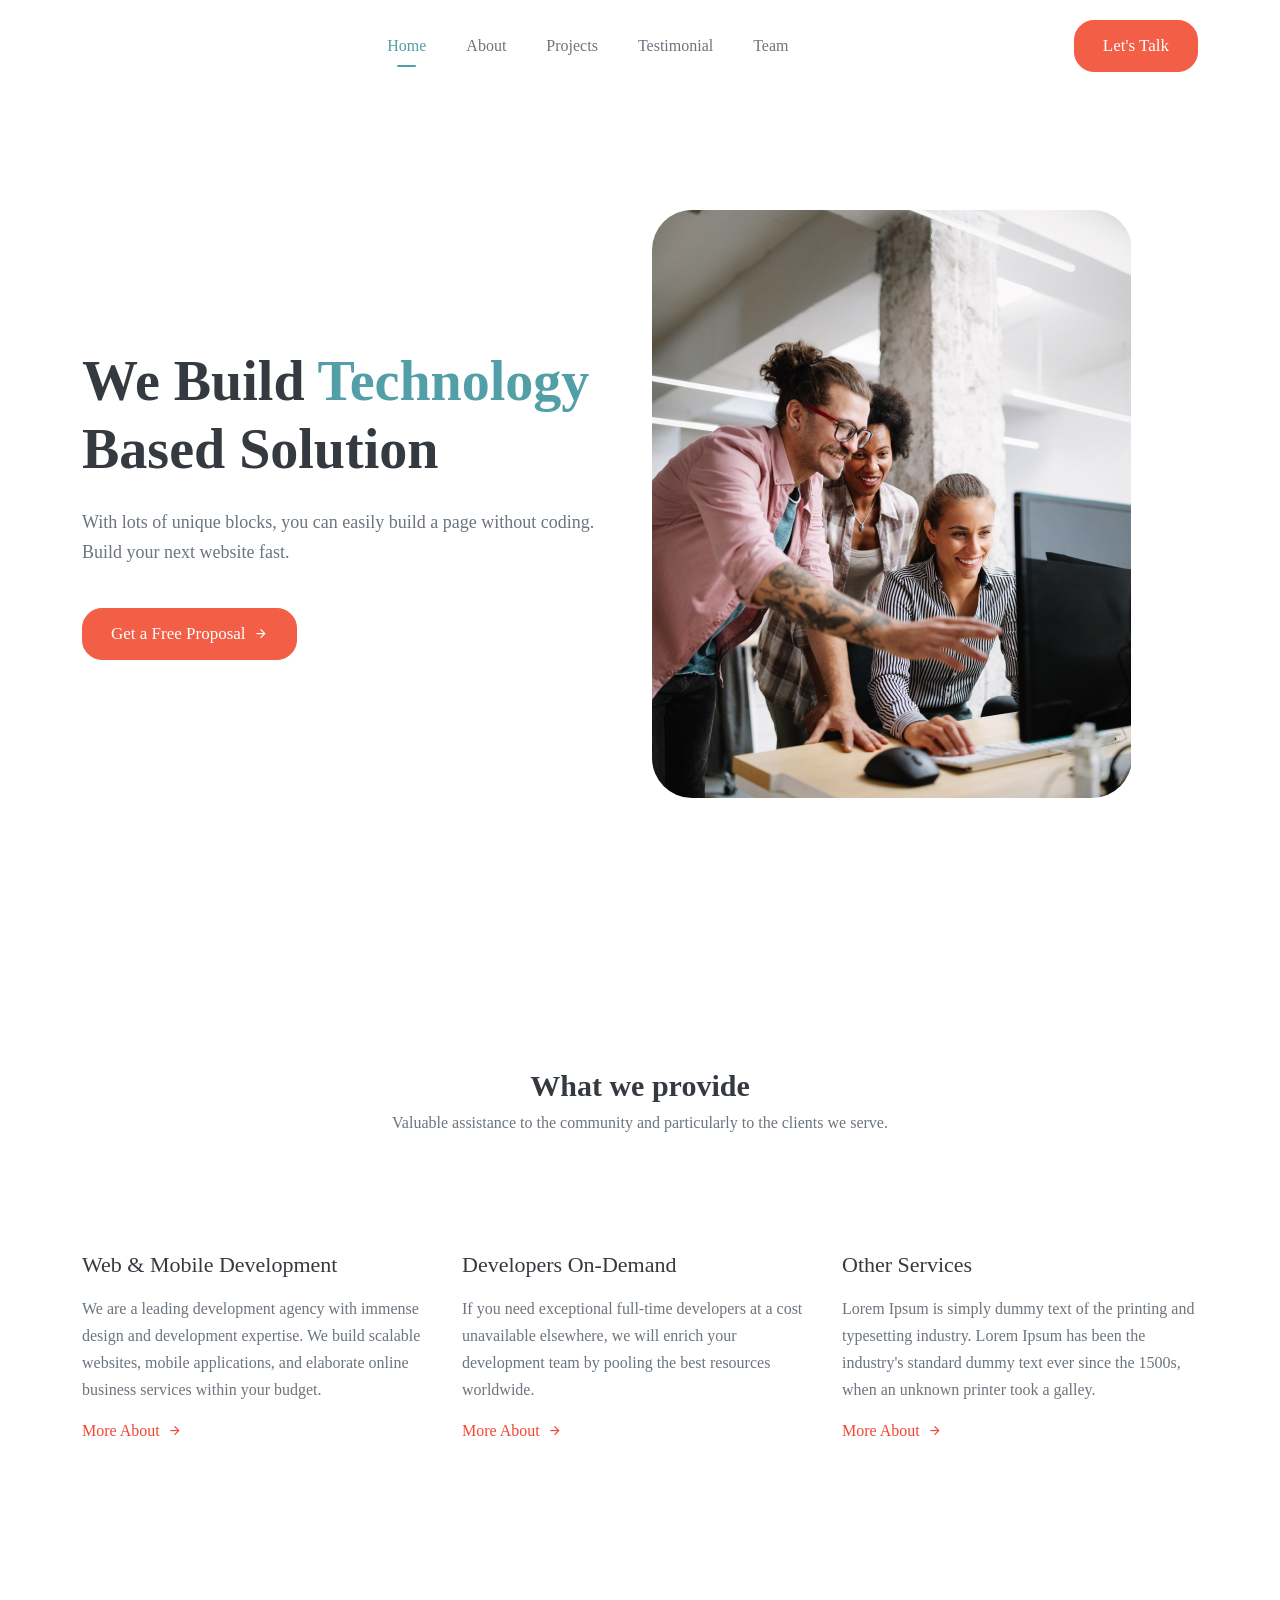
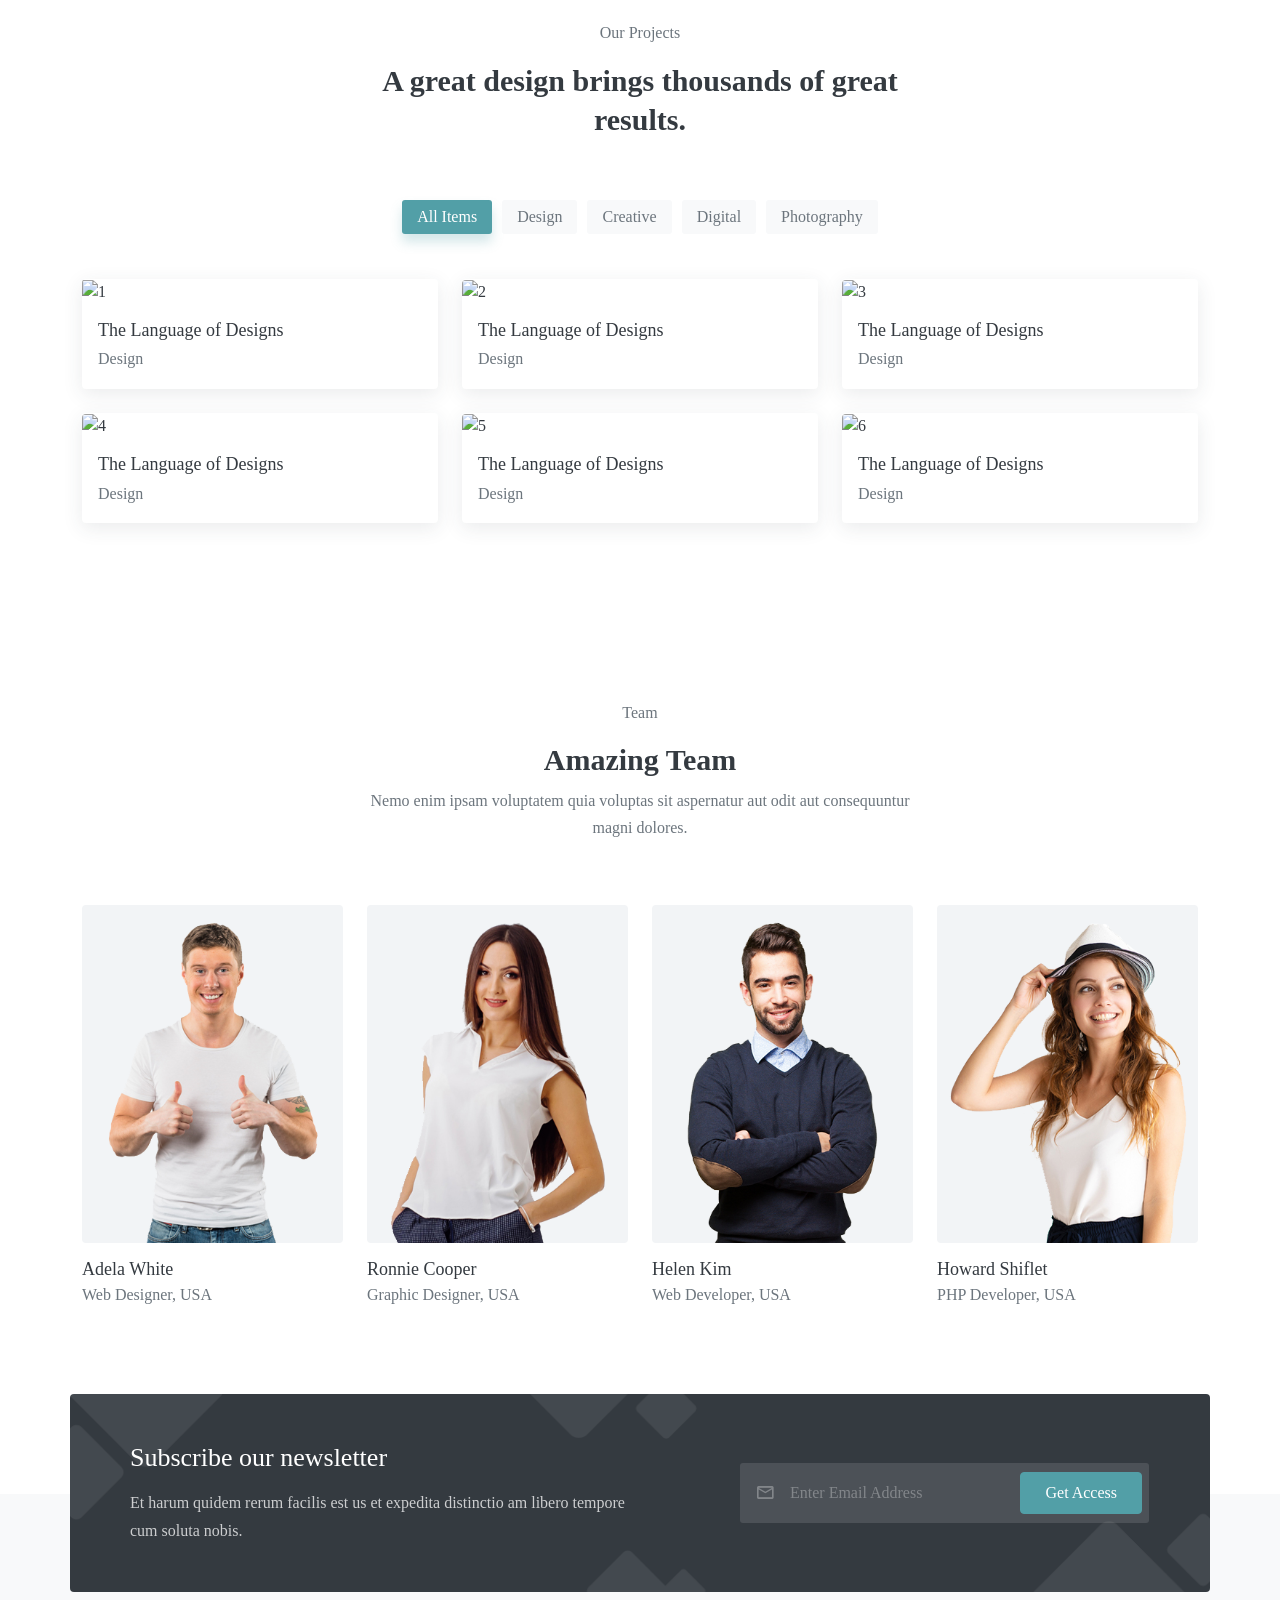
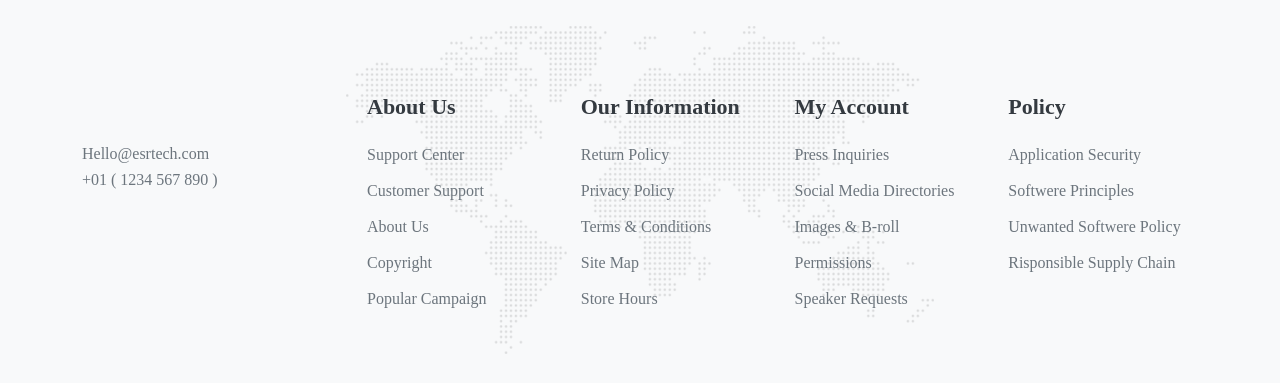
==== index.html @ 4413cf62 "feat: initial landing page design" ====
<!DOCTYPE html>
<html lang="en" class="no-js">

<head>
    <meta charset="UTF-8" />
    <meta name="viewport" content="width=device-width, initial-scale=1" />

    <!-- Site Title -->
    <title>ESR Tech</title>
    <!-- Site favicon -->
    <link rel="shortcut icon" href="images/favicon.ico" />

    <!-- Light-box -->
    <link rel="stylesheet" href="css/mklb.css" type="text/css" />

    <!-- Swiper js -->
    <link rel="stylesheet" href="css/swiper-bundle.min.css" type="text/css" />

    <!--Material Icon -->
    <link rel="stylesheet" type="text/css" href="css/materialdesignicons.min.css" />

    <link rel="stylesheet" href="css/bootstrap.min.css" type="text/css" />
    <link rel="stylesheet" type="text/css" href="css/style.css" />
</head>

<body data-bs-spy="scroll" data-bs-target=".navbar" data-bs-offset="60">
    <!--Navbar Start-->
    <nav class="navbar navbar-expand-lg fixed-top navbar-custom sticky-dark" id="navbar-sticky">
        <div class="container">
            <!-- LOGO -->
            <a class="logo text-uppercase" href="index-1.html">
                <!-- <img src="images/logo-dark.png" alt="" /> -->
                <img src="https://dev.esrtech.io/_next/static/images/logo-7b770c8eb1b8d6772a9554d082d5985b.svg" alt=""
                    width="100px" />
            </a>
            <button class="navbar-toggler" type="button" data-bs-toggle="collapse" data-bs-target="#navbarCollapse"
                aria-controls="navbarCollapse" aria-expanded="false" aria-label="Toggle navigation">
                <i class="mdi mdi-menu"></i>
            </button>
            <div class="collapse navbar-collapse" id="navbarCollapse">
                <ul class="navbar-nav mx-auto navbar-center" id="mySidenav">
                    <li class="nav-item">
                        <a href="#home" class="nav-link">Home</a>
                    </li>
                    <li class="nav-item">
                        <a href="#about" class="nav-link">About</a>
                    </li>
                    <li class="nav-item">
                        <a href="#projects" class="nav-link">Projects</a>
                    </li>
                    <li class="nav-item">
                        <a href="#testimonial" class="nav-link">Testimonial</a>
                    </li>
                    <li class="nav-item">
                        <a href="#team" class="nav-link">Team</a>
                    </li>

                    <!-- <li class="nav-item">
                        <a href="#" class="btn btn-lg btn-orange">Get a Free Proposal <i
                                class="mdi mdi-arrow-right fs-14 ms-1"></i></a>
                    </li> -->
                </ul>

                <a href="#" class="btn btn-lg btn-orange rounded-esr">Let's Talk</a>
            </div>
        </div>
    </nav>
    <!-- Navbar End -->

    <!-- home-agency start -->
    <section class="hero-2" id="home">
        <div class="container">
            <div class="row align-items-center">
                <div class="col-lg-6">
                    <h1 class="display-4 mb-4 fw-semibold">We Build <span class="text-primary">Technology</span> Based
                        Solution </h1>
                    <p class="text-muted fs-18">With lots of unique blocks, you can easily build a page without coding.
                        Build your next website fast.</p>
                    <a href="javascript:void(0);" class="btn btn-lg btn-orange mt-4 rounded-esr">Get a Free Proposal <i
                            class="mdi mdi-arrow-right fs-14 ms-1"></i></a>
                </div>

                <div class="col-lg-6">
                    <div class="hero-2-img-bg mt-4 mt-lg-0">
                        <img src="images/heros/hero-2-img.png" alt="" class="img-fluid">
                    </div>
                </div>
            </div>
        </div>
    </section>
    <!-- home-agency end -->

    <!-- About start -->
    <section class="section" id="about">
        <div class="container">
            <div class="row justify-content-center mb-5">
                <div class="col-md-8 col-lg-6 text-center">
                    <h2 class="title">What we provide</h2>
                    <h6 class="subtitle">Valuable assistance to the community and particularly to the clients we serve.
                    </h6>
                </div>
            </div>

            <div class="row">
                <div class="col-md-4">
                    <div class="mt-5">
                        <h5 class="fs-22 mt-4 pt-3 mb-3">Web & Mobile
                            Development</h5>
                        <p class="text-muted">We are a leading development agency with immense design and development
                            expertise. We build scalable websites, mobile applications, and elaborate online business
                            services within your budget.</p>
                        <a href="javascript:void(0);" class="text-danger">More About <i
                                class="mdi mdi-arrow-right fs-14 ms-1"></i></a>
                    </div>
                </div>
                <div class="col-md-4">
                    <div class="mt-5">
                        <h5 class="fs-22 mt-4 pt-3 mb-3">Developers
                            On-Demand</h5>
                        <p class="text-muted">If you need exceptional full-time developers at a cost unavailable
                            elsewhere, we will enrich your development team by pooling the best resources worldwide.</p>
                        <a href="javascript:void(0);" class="text-danger">More About <i
                                class="mdi mdi-arrow-right fs-14 ms-1"></i></a>
                    </div>
                </div>
                <div class="col-md-4">
                    <div class="mt-5">
                        <h5 class="fs-22 mt-4 pt-3 mb-3">Other
                            Services</h5>
                        <p class="text-muted">Lorem Ipsum is simply dummy text of the printing and typesetting industry.
                            Lorem Ipsum has been the industry's standard dummy text ever since the 1500s, when an
                            unknown printer took a galley.</p>
                        <a href="javascript:void(0);" class="text-danger">More About <i
                                class="mdi mdi-arrow-right fs-14 ms-1"></i></a>
                    </div>
                </div>
            </div>
        </div>
    </section>
    <!-- About end -->

    <!-- Projects start -->
    <section class="section" id="projects">
        <div class="container">
            <div class="row justify-content-center mb-5">
                <div class="col-md-8 col-lg-6 text-center">
                    <h6 class="subtitle">Our Projects</h6>
                    <h2 class="title">A great design brings thousands of great results.</h2>
                </div>
            </div>

            <div class="row">
                <ul class="col busi-container-filter categories-filter text-center" id="filter">
                    <li><a class="categories tab-active active" onclick="filterSelection('all')">All Items</a></li>
                    <li><a class="categories tab-active" onclick="filterSelection('branding')">Design</a></li>
                    <li><a class="categories tab-active" onclick="filterSelection('designing')">Creative</a></li>
                    <li><a class="categories tab-active" onclick="filterSelection('photography')">Digital</a></li>
                    <li><a class="categories tab-active" onclick="filterSelection('development')">Photography</a></li>
                </ul>
            </div>
            <!-- Gallary -->

            <div class="row justify-content-center">
                <div class="col-md-6 col-xl-4 filter-box branding designing development">
                    <div class="card item-box rounded mt-4 overflow-hidden">
                        <div class="position-relative">
                            <img class="item-container img-fluid"
                                src="https://source.unsplash.com/random/?technology/600x433" alt="1" />
                            <div class="item-mask mfp-image" data-src="images/agency/project-img/1.jpg"
                                data-gallery="myGal"></div>
                        </div>
                        <div class="card-body">
                            <h5 class="fs-18 mb-1">The Language of Designs</h5>
                            <p class="text-muted mb-0">Design</p>
                        </div>
                    </div>
                </div>

                <div class="col-md-6 col-xl-4 filter-box photography">
                    <div class="card item-box rounded mt-4">
                        <div class="position-relative">
                            <img class="item-container img-fluid rounded"
                                src="https://source.unsplash.com/random/?technology/600x433" alt="2" />
                            <div class="item-mask mfp-image" data-src="images/agency/project-img/2.jpg"
                                data-gallery="myGal"></div>
                        </div>
                        <div class="card-body">
                            <h5 class="fs-18 mb-1">The Language of Designs</h5>
                            <p class="text-muted mb-0">Design</p>
                        </div>
                    </div>
                </div>

                <div class="col-md-6 col-xl-4 filter-box branding development">
                    <div class="card item-box rounded mt-4">
                        <div class="position-relative">
                            <img class="item-container img-fluid rounded"
                                src="https://source.unsplash.com/random/?technology/600x433" alt="3" />
                            <div class="item-mask mfp-image" data-src="images/agency/project-img/3.jpg"
                                data-gallery="myGal"></div>
                        </div>
                        <div class="card-body">
                            <h5 class="fs-18 mb-1">The Language of Designs</h5>
                            <p class="text-muted mb-0">Design</p>
                        </div>
                    </div>
                </div>

                <div class="col-md-6 col-xl-4 filter-box branding designing">
                    <div class="card item-box rounded mt-4">
                        <div class="position-relative">
                            <img class="item-container img-fluid rounded"
                                src="https://source.unsplash.com/random/?technology/600x433" alt="4" />
                            <div class="item-mask mfp-image" data-src="images/agency/project-img/4.jpg"
                                data-gallery="myGal"></div>
                        </div>
                        <div class="card-body">
                            <h5 class="fs-18 mb-1">The Language of Designs</h5>
                            <p class="text-muted mb-0">Design</p>
                        </div>
                    </div>
                </div>

                <div class="col-md-6 col-xl-4 filter-box branding designing">
                    <div class="card item-box rounded mt-4">
                        <div class="position-relative">
                            <img class="item-container img-fluid rounded"
                                src="https://source.unsplash.com/random/?technology/600x433" alt="5" />
                            <div class="item-mask mfp-image" data-src="images/agency/project-img/5.jpg"
                                data-gallery="myGal"></div>
                        </div>
                        <div class="card-body">
                            <h5 class="fs-18 mb-1">The Language of Designs</h5>
                            <p class="text-muted mb-0">Design</p>
                        </div>
                    </div>
                </div>

                <div class="col-md-6 col-xl-4 filter-box photography">
                    <div class="card item-box rounded mt-4">
                        <div class="position-relative">
                            <img class="item-container img-fluid rounded"
                                src="https://source.unsplash.com/random/?technology/600x433" alt="6" />
                            <div class="item-mask mfp-image" data-src="images/agency/project-img/6.jpg"
                                data-gallery="myGal"></div>
                        </div>
                        <div class="card-body">
                            <h5 class="fs-18 mb-1">The Language of Designs</h5>
                            <p class="text-muted mb-0">Design</p>
                        </div>
                    </div>
                </div>
            </div>
        </div>
    </section>
    <!-- Projects end -->

    <!-- team start -->
    <section class="section" id="team">
        <div class="container">
            <div class="row justify-content-center mb-5">
                <div class="col-md-8 col-lg-6 text-center">
                    <h6 class="subtitle">Team</h6>
                    <h2 class="title">Amazing Team</h2>
                    <p class="text-muted">Nemo enim ipsam voluptatem quia voluptas sit aspernatur aut odit aut
                        consequuntur magni dolores.</p>
                </div>
            </div>

            <div class="row mb-5 pb-5">
                <div class="col-sm-6 col-lg-3">
                    <div class="team-bg rounded text-center">
                        <img src="images/agency/team/1.png" alt="" class="img-fluid" />
                    </div>
                    <h5 class="fs-18 mb-0 mt-3">Adela White</h5>
                    <p class="text-muted fs-15 mb-4 mb-lg-0">Web Designer, USA</p>
                </div>
                <div class="col-sm-6 col-lg-3">
                    <div class="team-bg rounded text-center">
                        <img src="images/agency/team/2.png" alt="" class="img-fluid" />
                    </div>
                    <h5 class="fs-18 mb-0 mt-3">Ronnie Cooper</h5>
                    <p class="text-muted fs-15 mb-4 mb-lg-0">Graphic Designer, USA</p>
                </div>
                <div class="col-sm-6 col-lg-3">
                    <div class="team-bg rounded text-center">
                        <img src="images/agency/team/3.png" alt="" class="img-fluid" />
                    </div>
                    <h5 class="fs-18 mb-0 mt-3">Helen Kim</h5>
                    <p class="text-muted fs-15 mb-4 mb-lg-0">Web Developer, USA</p>
                </div>
                <div class="col-sm-6 col-lg-3">
                    <div class="team-bg rounded text-center">
                        <img src="images/agency/team/4.png" alt="" class="img-fluid" />
                    </div>
                    <h5 class="fs-18 mb-0 mt-3">Howard Shiflet</h5>
                    <p class="text-muted fs-15 mb-4 mb-lg-0">PHP Developer, USA</p>
                </div>
            </div>
        </div>
    </section>
    <!-- team end -->

    <!-- footer & cta start -->
    <section class="footer bg-light">
        <div class="cta-content">
            <div class="container">
                <div class="row bg-dark cta-bg p-5 rounded align-items-center">
                    <div class="col-lg-6">
                        <h3 class="text-white fs-26 mb-3">Subscribe our newsletter</h3>
                        <p class="text-white opacity-75 mb-4 mb-lg-0">Et harum quidem rerum facilis est us et expedita
                            distinctio am libero tempore cum soluta nobis.</p>
                    </div>
                    <div class="col-lg-5 offset-lg-1">
                        <div class="subscribe-form">
                            <i class="mdi mdi-email-outline form-icon"></i>
                            <input type="email" class="form-control" id="exampleFormControlInput1"
                                placeholder="Enter Email Address" />
                            <a href="javascript:void(0);" class="btn btn-primary form-btn">Get Access</a>
                        </div>
                    </div>
                </div>
            </div>
        </div>
        <div class="container">
            <div class="row">
                <div class="col-lg-3 text-center text-lg-start">
                    <div class="footer-logo mb-4">
                        <a href="#">
                            <!-- <img src="images/logo-dark.png" alt="" /> -->
                            <img src="https://dev.esrtech.io/_next/static/images/logo-7b770c8eb1b8d6772a9554d082d5985b.svg"
                                alt="" srcset="" width="100px">
                        </a>
                    </div>
                    <a href="#" class="text-muted">Hello@esrtech.com</a>
                    <p class="text-muted">+01 ( 1234 567 890 )</p>
                </div>
                <div class="col-lg-9">
                    <div class="row">
                        <div class="col-sm-6 col-md-3">
                            <h5 class="fs-22 mb-3 fw-semibold">About Us</h5>
                            <ul class="list-unstyled footer-nav">
                                <li><a href="javascript:void(0);" class="footer-link">Support Center</a></li>
                                <li><a href="javascript:void(0);" class="footer-link">Customer Support</a></li>
                                <li><a href="javascript:void(0);" class="footer-link">About Us</a></li>
                                <li><a href="javascript:void(0);" class="footer-link">Copyright</a></li>
                                <li><a href="javascript:void(0);" class="footer-link">Popular Campaign</a></li>
                            </ul>
                        </div>
                        <div class="col-sm-6 col-md-3">
                            <h5 class="fs-22 mb-3 fw-semibold">Our Information</h5>
                            <ul class="list-unstyled footer-nav">
                                <li><a href="javascript:void(0);" class="footer-link">Return Policy</a></li>
                                <li><a href="javascript:void(0);" class="footer-link">Privacy Policy</a></li>
                                <li><a href="javascript:void(0);" class="footer-link">Terms & Conditions</a></li>
                                <li><a href="javascript:void(0);" class="footer-link">Site Map</a></li>
                                <li><a href="javascript:void(0);" class="footer-link">Store Hours</a></li>
                            </ul>
                        </div>
                        <div class="col-sm-6 col-md-3">
                            <h5 class="fs-22 mb-3 fw-semibold">My Account</h5>
                            <ul class="list-unstyled footer-nav">
                                <li><a href="javascript:void(0);" class="footer-link">Press Inquiries</a></li>
                                <li><a href="javascript:void(0);" class="footer-link">Social Media Directories</a></li>
                                <li><a href="javascript:void(0);" class="footer-link">Images & B-roll</a></li>
                                <li><a href="javascript:void(0);" class="footer-link">Permissions</a></li>
                                <li><a href="javascript:void(0);" class="footer-link">Speaker Requests</a></li>
                            </ul>
                        </div>
                        <div class="col-sm-6 col-md-3">
                            <h5 class="fs-22 mb-3 fw-semibold">Policy</h5>
                            <ul class="list-unstyled footer-nav">
                                <li><a href="javascript:void(0);" class="footer-link">Application Security</a></li>
                                <li><a href="javascript:void(0);" class="footer-link">Softwere Principles</a></li>
                                <li><a href="javascript:void(0);" class="footer-link">Unwanted Softwere Policy</a></li>
                                <li><a href="javascript:void(0);" class="footer-link">Risponsible Supply Chain</a></li>
                            </ul>
                        </div>
                    </div>
                </div>
            </div>
        </div>
    </section>
    <!-- footer & cta end -->

    <!-- Back to top -->
    <a href="#" onclick="topFunction()" class="back-to-top-btn btn btn-dark" id="back-to-top"><i
            class="mdi mdi-chevron-up"></i></a>

    <!-- javascript -->
    <script src="js/bootstrap.bundle.min.js"></script>
    <!-- Portfolio filter -->
    <script src="js/filter.init.js"></script>
    <!-- Light-box -->
    <script src="js/mklb.js"></script>
    <!-- swiper -->
    <script src="js/swiper-bundle.min.js"></script>
    <script src="js/swiper.js"></script>

    <!-- counter -->
    <script src="js/counter.init.js"></script>
    <script src="js/app.js"></script>
</body>

</html>
---- css/mklb.css ----
/* img {
    max-width: 100%;
    max-height: 100%;
    width: auto;
    height: auto;
} */

#mkLightboxContainer {
    position: fixed;
    left: 0;
    top: 0;
    min-height: 100vh;
    min-width: 100vw;
    height: 100vh;
    width: 100vw;
    overflow: hidden;
    box-sizing: border-box;
    z-index: 9;
    display: flex;
    align-items: center;
    justify-content: center;
}

#mkLightboxContainer > * {
    z-index: 99;
}

#overlay {
    position: absolute;
    left: 0;
    top: 0;
    height: 100vh;
    width: 100%;
    overflow: hidden;
    box-sizing: border-box;
    background: rgba(0,0,0,.85);
    z-index: 0;
}

#mkLightboxContainer #mklbInner {
    position: relative;
    height: 100vh;
    transition: all .4s ease-in-out;
    margin-left: 0;
}

section.imageContainer {
    margin: 0;
    padding: 1em;
    box-sizing: border-box;
    border: none;
    height: 100vh;
    width: 100vw;
    display: flex;
    justify-content: center;
    align-items: center;
    float: left;
}

#mkLightboxContainer img,
#mkLightboxContainer video {
    background: #fff;
    box-shadow: 0 0 30px #222;
    max-height: 85vh;
    min-width: auto;
    max-width: 75vw;
    width: auto;
    height: auto;
}

.mklbItem:hover {
    cursor: pointer;
    height: 100% !important;
    width: 100% !important;
}

#closeIconContainer {
    width: 25px;
    height: 25px;
    position: fixed;
    top: 15px;
    right: 15px;
    transition: transform .2s linear;
}

#closeIconContainer:hover {
    cursor: pointer;
    transform: rotate(90deg);
}

#closeIconContainer svg,
#prev svg,
#next svg{
    fill: white;
}

#prevContainer,
#nextContainer {
    position: fixed;
    left: 0;
    top: 0;
    height: 100vh;
    padding: 10px 5px 10px 5px;
    box-sizing: border-box;
    display: flex;
    justify-content: center;
    align-items: center;
    transition: all .2s ease-in;
}

#nextContainer {
    left: auto;
    right: 0;
}

#prevContainer:hover,
#nextContainer:hover {
    cursor: pointer;
    background: rgba(0,0,0,0.25);
}

#prev,
#next {
    width: 35px;
    height: 35px;
}

.grid {
    display: grid;
    align-content: flex-start;
    grid-gap: 1em;
}

.grid-3 {
    grid-template-columns: repeat(3, 1fr);
}

.grid-4 {
    grid-template-columns: repeat(4, 1fr);
}

.grid figure {
    width: 100%;
    margin: 0;
}

.grid img {
    width: 100%;
}

@media screen and (max-width: 768px){
    .grid-2-sm {
        grid-template-columns: 1fr 1fr;
    }
}

@media screen and (max-width: 450px){
    .grid-12-xs {
        grid-template-columns: 1fr;
    }
}
---- css/style.css ----
/************************
01.General
02.Loader
03.Helper
04.Components
05.Menu
06.Footer
07.Multipurpose Layout
08.Contact
09.Agency Layout
10.Startup layout
11.Business Layout
12.Software Layout
12.App Layout
13.Default
************************/
@import url("https://fonts.googleapis.com/css2?family=Playfair+Display:wght@400;500;700;800&family=Poppins:wght@100;300;400;500;600;700&display=swap");
@import url("https://fonts.googleapis.com/css2?family=Playfair+Display:wght@400;500;700;800&family=Poppins:wght@300;400;500;600;700&display=swap");
.bg-primary {
  background-color: #529FA7 !important;
}

.bg-soft-primary {
  background-color: rgba(82, 159, 167, 0.12) !important;
}

.border-primary {
  border-color: #529FA7 !important;
}

.text-primary {
  color: #529FA7 !important;
}

.bg-secondary {
  background-color: #536976 !important;
}

.bg-soft-secondary {
  background-color: rgba(83, 105, 118, 0.12) !important;
}

.border-secondary {
  border-color: #536976 !important;
}

.text-secondary {
  color: #536976 !important;
}

.bg-info {
  background-color: #4bbbce !important;
}

.bg-soft-info {
  background-color: rgba(75, 187, 206, 0.12) !important;
}

.border-info {
  border-color: #4bbbce !important;
}

.text-info {
  color: #4bbbce !important;
}

.bg-warning {
  background-color: #ffc212 !important;
}

.bg-soft-warning {
  background-color: rgba(255, 194, 18, 0.12) !important;
}

.border-warning {
  border-color: #ffc212 !important;
}

.text-warning {
  color: #ffc212 !important;
}

.bg-success {
  background-color: #529FA7 !important;
}

.bg-soft-success {
  background-color: rgba(82, 159, 167, 0.12) !important;
}

.border-success {
  border-color: #529FA7 !important;
}

.text-success {
  color: #529FA7 !important;
}

.bg-danger {
  background-color: #f24734 !important;
}

.bg-soft-danger {
  background-color: rgba(242, 71, 52, 0.12) !important;
}

.border-danger {
  border-color: #f24734 !important;
}

.text-danger {
  color: #f24734 !important;
}

.bg-dark {
  background-color: #343a40 !important;
}

.bg-soft-dark {
  background-color: rgba(52, 58, 64, 0.12) !important;
}

.border-dark {
  border-color: #343a40 !important;
}

.text-dark {
  color: #343a40 !important;
}

.bg-light {
  background-color: #f8f9fa !important;
}

.bg-soft-light {
  background-color: rgba(248, 249, 250, 0.12) !important;
}

.border-light {
  border-color: #f8f9fa !important;
}

.text-light {
  color: #f8f9fa !important;
}

.bg-white {
  background-color: #fff !important;
}

.bg-soft-white {
  background-color: rgba(255, 255, 255, 0.12) !important;
}

.border-white {
  border-color: #fff !important;
}

.text-white {
  color: #fff !important;
}

.bg-orange {
  background-color: #F25F46 !important;
}

.bg-soft-orange {
  background-color: rgba(242, 95, 70, 0.12) !important;
}

.border-orange {
  border-color: #F25F46 !important;
}

.text-orange {
  color: #F25F46 !important;
}

.text-muted {
  color: #6c757d;
}

body {
  font-family: "Poppins', sans-serif;";
  font-size: 16px;
  color: #343a40;
  padding-right: 0 !important;
}

h1,
h2,
h3,
h4,
h5,
h6 {
  font-family: "Playfair Display', serif;";
}

a {
  text-decoration: none !important;
  outline: none;
}

p {
  line-height: 1.7;
}

html {
  scroll-padding-top: 59px; /* height of sticky header */
}

.row > * {
  position: relative;
}

@media (min-width: 1400px) {
  .container {
    max-width: 1140px;
  }
}
#preloader {
  position: fixed;
  top: 0;
  left: 0;
  right: 0;
  bottom: 0;
  background-color: #fff;
  z-index: 9999999;
}

#preloader #status {
  position: absolute;
  left: 50%;
  top: 50%;
  -webkit-transform: translateY(-50%);
  transform: translateY(-50%);
}

.sk-chase {
  width: 50px;
  height: 50px;
  position: relative;
  animation: sk-chase 3s infinite linear both;
}

.sk-chase-dot {
  width: 100%;
  height: 100%;
  position: absolute;
  left: 0;
  top: 0;
  animation: sk-chase-dot 2s infinite ease-in-out both;
}

.sk-chase-dot:before {
  content: "";
  display: block;
  width: 25%;
  height: 25%;
  background-color: #529FA7;
  border-radius: 100%;
  animation: sk-chase-dot-before 2s infinite ease-in-out both;
}

.sk-chase-dot:nth-child(1) {
  animation-delay: -1.1s;
}

.sk-chase-dot:nth-child(2) {
  animation-delay: -1s;
}

.sk-chase-dot:nth-child(3) {
  animation-delay: -0.9s;
}

.sk-chase-dot:nth-child(4) {
  animation-delay: -0.8s;
}

.sk-chase-dot:nth-child(5) {
  animation-delay: -0.7s;
}

.sk-chase-dot:nth-child(6) {
  animation-delay: -0.6s;
}

.sk-chase-dot:nth-child(1):before {
  animation-delay: -1.1s;
}

.sk-chase-dot:nth-child(2):before {
  animation-delay: -1s;
}

.sk-chase-dot:nth-child(3):before {
  animation-delay: -0.9s;
}

.sk-chase-dot:nth-child(4):before {
  animation-delay: -0.8s;
}

.sk-chase-dot:nth-child(5):before {
  animation-delay: -0.7s;
}

.sk-chase-dot:nth-child(6):before {
  animation-delay: -0.6s;
}

@keyframes sk-chase {
  100% {
    transform: rotate(360deg);
  }
}
@keyframes sk-chase-dot {
  80%, 100% {
    transform: rotate(360deg);
  }
}
@keyframes sk-chase-dot-before {
  50% {
    transform: scale(0.4);
  }
  100%, 0% {
    transform: scale(1);
  }
}
.section {
  padding-top: 90px !important;
  padding-bottom: 90px !important;
  position: relative;
}

.section-sm {
  padding-top: 70px !important;
  padding-bottom: 70px !important;
  position: relative;
}

.bg-overlay {
  position: absolute;
  background-color: rgba(54, 64, 78, 0.85);
  top: 0;
  right: 0;
  left: 0;
  bottom: 0;
  width: 100%;
  height: 100%;
}

.subtitle {
  color: #6c757d;
  font-family: "Poppins', sans-serif;";
}

.title {
  font-weight: 700;
  font-size: 30px;
  margin-top: 18px;
  line-height: 1.3;
}

.fw-semibold {
  font-weight: 600;
}

.fs-12 {
  font-size: 12px;
}

.fs-13 {
  font-size: 13px;
}

.fs-14 {
  font-size: 14px;
}

.fs-16 {
  font-size: 16px;
}

.fs-17 {
  font-size: 17px;
}

.fs-18 {
  font-size: 18px;
}

.fs-19 {
  font-size: 19px;
}

.fs-20 {
  font-size: 20px;
}

.fs-21 {
  font-size: 21px;
}

.fs-22 {
  font-size: 22px;
}

.fs-23 {
  font-size: 23px;
}

.fs-24 {
  font-size: 24px;
}

.fs-26 {
  font-size: 26px;
}

.text-light-custom {
  color: #a2aeb9;
}

.modal-backdrop {
  background-color: #000;
}

.shadow-lg {
  box-shadow: 0 5px 20px rgba(52, 58, 64, 0.2) !important;
}

.right-arrow {
  position: relative;
  top: 2px;
  line-height: 0;
}

/**BACK TO TOP**/
.back-to-top-btn {
  position: fixed;
  padding: 0px 5px !important;
  bottom: 10px;
  right: 20px;
  display: none;
  text-align: center;
  -webkit-border-radius: 3px;
  -moz-border-radius: 3px;
  border-radius: 3px;
}
.back-to-top-btn i {
  font-size: 22px;
  line-height: 30px;
}

#mkLightboxContainer {
  z-index: 999;
}

.btn {
  padding: 8px 24px;
  border: 1px solid;
  font-size: 16px;
  transition: all 0.5s;
  font-family: "Poppins', sans-serif;";
}
.btn.btn-sm {
  padding: 10px 22px;
}
.btn.btn-lg {
  padding: 12px 28px;
  font-size: 17px;
}
.btn.btn-primary {
  background-color: #529FA7 !important;
  border: 1px solid #529FA7 !important;
  color: #fff !important;
}
.btn.btn-primary:hover, .btn.btn-primary:focus, .btn.btn-primary.focus, .btn.btn-primary:active, .btn.btn-primary.active {
  background-color: #4b9299 !important;
  border: 1px solid #4b9299 !important;
  box-shadow: 0px 8px 12px 0px rgba(82, 159, 167, 0.25);
}
.btn.btn-outline-primary {
  border: 1px solid #529FA7 !important;
  color: #529FA7 !important;
}
.btn.btn-gradient-primary {
  background: linear-gradient(to right, #529FA7 0%, #a5cfd3 100%);
  border: none;
  color: #fff;
  box-shadow: 0px 26px 46px -24px rgba(241, 139, 98, 0.499563);
}
.btn.btn-secondary {
  background-color: #536976 !important;
  border: 1px solid #536976 !important;
  color: #fff !important;
}
.btn.btn-secondary:hover, .btn.btn-secondary:focus, .btn.btn-secondary.focus, .btn.btn-secondary:active, .btn.btn-secondary.active {
  background-color: #4b5e6a !important;
  border: 1px solid #4b5e6a !important;
  box-shadow: 0px 8px 12px 0px rgba(83, 105, 118, 0.25);
}
.btn.btn-outline-secondary {
  border: 1px solid #536976 !important;
  color: #536976 !important;
}
.btn.btn-gradient-secondary {
  background: linear-gradient(to right, #536976 0%, #94a8b4 100%);
  border: none;
  color: #fff;
  box-shadow: 0px 26px 46px -24px rgba(241, 139, 98, 0.499563);
}
.btn.btn-info {
  background-color: #4bbbce !important;
  border: 1px solid #4bbbce !important;
  color: #fff !important;
}
.btn.btn-info:hover, .btn.btn-info:focus, .btn.btn-info.focus, .btn.btn-info:active, .btn.btn-info.active {
  background-color: #3bb5ca !important;
  border: 1px solid #3bb5ca !important;
  box-shadow: 0px 8px 12px 0px rgba(75, 187, 206, 0.25);
}
.btn.btn-outline-info {
  border: 1px solid #4bbbce !important;
  color: #4bbbce !important;
}
.btn.btn-gradient-info {
  background: linear-gradient(to right, #4bbbce 0%, #afe1e9 100%);
  border: none;
  color: #fff;
  box-shadow: 0px 26px 46px -24px rgba(241, 139, 98, 0.499563);
}
.btn.btn-warning {
  background-color: #ffc212 !important;
  border: 1px solid #ffc212 !important;
  color: #fff !important;
}
.btn.btn-warning:hover, .btn.btn-warning:focus, .btn.btn-warning.focus, .btn.btn-warning:active, .btn.btn-warning.active {
  background-color: #fdbc00 !important;
  border: 1px solid #fdbc00 !important;
  box-shadow: 0px 8px 12px 0px rgba(255, 194, 18, 0.25);
}
.btn.btn-outline-warning {
  border: 1px solid #ffc212 !important;
  color: #ffc212 !important;
}
.btn.btn-gradient-warning {
  background: linear-gradient(to right, #ffc212 0%, #ffe392 100%);
  border: none;
  color: #fff;
  box-shadow: 0px 26px 46px -24px rgba(241, 139, 98, 0.499563);
}
.btn.btn-success {
  background-color: #529FA7 !important;
  border: 1px solid #529FA7 !important;
  color: #fff !important;
}
.btn.btn-success:hover, .btn.btn-success:focus, .btn.btn-success.focus, .btn.btn-success:active, .btn.btn-success.active {
  background-color: #4b9299 !important;
  border: 1px solid #4b9299 !important;
  box-shadow: 0px 8px 12px 0px rgba(82, 159, 167, 0.25);
}
.btn.btn-outline-success {
  border: 1px solid #529FA7 !important;
  color: #529FA7 !important;
}
.btn.btn-gradient-success {
  background: linear-gradient(to right, #529FA7 0%, #a5cfd3 100%);
  border: none;
  color: #fff;
  box-shadow: 0px 26px 46px -24px rgba(241, 139, 98, 0.499563);
}
.btn.btn-danger {
  background-color: #f24734 !important;
  border: 1px solid #f24734 !important;
  color: #fff !important;
}
.btn.btn-danger:hover, .btn.btn-danger:focus, .btn.btn-danger.focus, .btn.btn-danger:active, .btn.btn-danger.active {
  background-color: #f13621 !important;
  border: 1px solid #f13621 !important;
  box-shadow: 0px 8px 12px 0px rgba(242, 71, 52, 0.25);
}
.btn.btn-outline-danger {
  border: 1px solid #f24734 !important;
  color: #f24734 !important;
}
.btn.btn-gradient-danger {
  background: linear-gradient(to right, #f24734 0%, #fab4ac 100%);
  border: none;
  color: #fff;
  box-shadow: 0px 26px 46px -24px rgba(241, 139, 98, 0.499563);
}
.btn.btn-dark {
  background-color: #343a40 !important;
  border: 1px solid #343a40 !important;
  color: #fff !important;
}
.btn.btn-dark:hover, .btn.btn-dark:focus, .btn.btn-dark.focus, .btn.btn-dark:active, .btn.btn-dark.active {
  background-color: #2b3035 !important;
  border: 1px solid #2b3035 !important;
  box-shadow: 0px 8px 12px 0px rgba(52, 58, 64, 0.25);
}
.btn.btn-outline-dark {
  border: 1px solid #343a40 !important;
  color: #343a40 !important;
}
.btn.btn-gradient-dark {
  background: linear-gradient(to right, #343a40 0%, #6d7a86 100%);
  border: none;
  color: #fff;
  box-shadow: 0px 26px 46px -24px rgba(241, 139, 98, 0.499563);
}
.btn.btn-light {
  background-color: #f8f9fa !important;
  border: 1px solid #f8f9fa !important;
  color: #fff !important;
}
.btn.btn-light:hover, .btn.btn-light:focus, .btn.btn-light.focus, .btn.btn-light:active, .btn.btn-light.active {
  background-color: #eceff2 !important;
  border: 1px solid #eceff2 !important;
  box-shadow: 0px 8px 12px 0px rgba(248, 249, 250, 0.25);
}
.btn.btn-outline-light {
  border: 1px solid #f8f9fa !important;
  color: #f8f9fa !important;
}
.btn.btn-gradient-light {
  background: linear-gradient(to right, #f8f9fa 0%, white 100%);
  border: none;
  color: #fff;
  box-shadow: 0px 26px 46px -24px rgba(241, 139, 98, 0.499563);
}
.btn.btn-white {
  background-color: #fff !important;
  border: 1px solid #fff !important;
  color: #fff !important;
}
.btn.btn-white:hover, .btn.btn-white:focus, .btn.btn-white.focus, .btn.btn-white:active, .btn.btn-white.active {
  background-color: whitesmoke !important;
  border: 1px solid whitesmoke !important;
  box-shadow: 0px 8px 12px 0px rgba(255, 255, 255, 0.25);
}
.btn.btn-outline-white {
  border: 1px solid #fff !important;
  color: #fff !important;
}
.btn.btn-gradient-white {
  background: linear-gradient(to right, #fff 0%, white 100%);
  border: none;
  color: #fff;
  box-shadow: 0px 26px 46px -24px rgba(241, 139, 98, 0.499563);
}
.btn.btn-orange {
  background-color: #F25F46 !important;
  border: 1px solid #F25F46 !important;
  color: #fff !important;
}
.btn.btn-orange:hover, .btn.btn-orange:focus, .btn.btn-orange.focus, .btn.btn-orange:active, .btn.btn-orange.active {
  background-color: #f14f33 !important;
  border: 1px solid #f14f33 !important;
  box-shadow: 0px 8px 12px 0px rgba(242, 95, 70, 0.25);
}
.btn.btn-outline-orange {
  border: 1px solid #F25F46 !important;
  color: #F25F46 !important;
}
.btn.btn-gradient-orange {
  background: linear-gradient(to right, #F25F46 0%, #fac6bd 100%);
  border: none;
  color: #fff;
  box-shadow: 0px 26px 46px -24px rgba(241, 139, 98, 0.499563);
}
.btn.btn-light, .btn.btn-white {
  background-color: #fff;
  border: 1px solid #fff;
  color: #529FA7 !important;
}
.btn.btn-light:hover, .btn.btn-light:focus, .btn.btn-light.focus, .btn.btn-light:active, .btn.btn-light.active, .btn.btn-white:hover, .btn.btn-white:focus, .btn.btn-white.focus, .btn.btn-white:active, .btn.btn-white.active {
  background-color: #ededed !important;
  border-color: #ededed !important;
}
.btn.btn-outline-light, .btn.btn-outline-white {
  border: 1px solid #fff !important;
  color: #fff !important;
  text-transform: uppercase;
}
.btn.btn-outline-light:hover, .btn.btn-outline-light:focus, .btn.btn-outline-light.focus, .btn.btn-outline-light:active, .btn.btn-outline-light.active, .btn.btn-outline-white:hover, .btn.btn-outline-white:focus, .btn.btn-outline-white.focus, .btn.btn-outline-white:active, .btn.btn-outline-white.active {
  background-color: #fff;
  color: #343a40 !important;
}

.rounded-esr {
  border-radius: 20px;
}

.modal .video-modal {
  border: 0;
  background-color: transparent;
}
.modal .video-modal .video-box {
  position: relative;
}
.modal .video-modal video {
  border-radius: 8px;
}
.modal .video-modal .btn-close {
  width: 26px;
  height: 26px;
  background-color: rgba(255, 255, 255, 0.5);
  border-radius: 6px;
  position: absolute;
  top: 10px;
  right: 10px;
  opacity: 0;
  z-index: 3;
}
.modal .video-modal .btn-close video:focus {
  outline: none;
}
.modal .video-modal:hover .btn-close {
  opacity: 0.5;
}
.modal .btn-close:focus {
  box-shadow: none;
}

.card {
  border: none;
  box-shadow: 0 5px 20px rgba(52, 58, 64, 0.1);
}

.navbar-custom {
  padding: 20px 0px;
  padding-right: 0 !important;
  width: 100%;
  border-radius: 0px;
  z-index: 999;
  margin-bottom: 0px;
  transition: all 0.5s ease-in-out;
}
.navbar-custom .navbar-nav .nav-item .nav-link {
  position: relative;
  line-height: 26px;
  color: #6c757d;
  font-size: 16px;
  display: inline-block;
  transition: all 0.5s;
  background-color: transparent !important;
  padding: 6px 0;
  margin: 0 20px;
  font-weight: 500;
  font-family: "Poppins', sans-serif;";
}
.navbar-custom .navbar-nav .nav-item .nav-link:hover, .navbar-custom .navbar-nav .nav-item .nav-link.active {
  color: #529FA7 !important;
}
.navbar-custom .navbar-nav .nav-item .nav-link.active::after {
  content: "";
  position: absolute;
  bottom: -2px;
  left: 10px;
  right: 10px;
  border-radius: 10px;
  border-bottom: 2px solid #529FA7;
}
.navbar-custom .navbar-nav .nav-item:last-child .nav-link {
  margin-right: 0;
}
.navbar-custom .navbar-nav .nav-link {
  padding-right: 0px;
  padding-left: 0px;
}

.navbar-toggler {
  font-size: 24px;
  margin-top: 5px;
  margin-bottom: 0px;
  color: #343a40;
}
.navbar-toggler:focus {
  outline: none;
  box-shadow: none;
}

.nav .open > a, .nav .open > a:focus, .nav .open > a:hover {
  background-color: transparent;
  border-color: #337ab7;
}

.navbar.navbar-light .navbar-nav .nav-item .nav-link {
  color: #ced4da;
}
.navbar.navbar-light .logo .logo-dark {
  display: none;
}
.navbar.navbar-light .logo .logo-light {
  display: block;
}

/********** navbar sticky *********/
.nav-sticky.navbar-custom {
  margin-top: 0px;
  padding: 14px 0px;
  background-color: #fff;
  box-shadow: 0 0 7px 0 rgba(0, 0, 0, 0.2);
  color: #343a40 !important;
}
.nav-sticky.navbar-custom .navbar-nav {
  margin-top: 0px;
}
.nav-sticky.navbar-custom .navbar-nav .nav-item .nav-link {
  color: #343a40;
}
.nav-sticky .logo .logo-dark {
  display: block !important;
}
.nav-sticky .logo .logo-light {
  display: none !important;
}

/********* Responsive *********/
@media (min-width: 200px) and (max-width: 991px) {
  .navbar-custom {
    margin-top: 0px;
    padding: 10px 0px !important;
    background-color: #fff !important;
    box-shadow: 0 10px 33px rgba(52, 58, 64, 0.1);
    color: #343a40 !important;
  }
  .navbar-custom .navbar-nav {
    margin-top: 0px;
  }
  .navbar-custom .navbar-nav .nav-item .nav-link {
    transition: all 0.4s;
    color: #343a40 !important;
    margin: 0px;
  }
  .navbar-custom .navbar-nav .nav-item.active .nav-link {
    border-color: transparent;
  }
  .navbar-custom > .container {
    width: 90%;
  }
  .navbar-toggler {
    font-size: 24px;
    margin-top: 0px;
    margin-bottom: 0px;
    color: #343a40;
  }
  .logo .logo-light {
    display: none !important;
  }
  .logo .logo-dark {
    display: block !important;
  }
}
.footer {
  position: relative;
  padding: 200px 0 50px;
}
.footer .footer-nav li {
  padding: 6px 0;
}
.footer .footer-nav li .footer-link {
  color: #6c757d;
  position: relative;
  transition: all 0.3s ease-in-out;
}
.footer .footer-nav li .footer-link::after {
  content: "";
  background-color: #529FA7;
  position: absolute;
  top: 14px;
  left: 0;
  height: 5px;
  width: 0px;
  border-radius: 10px;
  transition: all 0.3s ease-in-out;
}
.footer .footer-nav li .footer-link:hover {
  color: #343a40;
  padding-left: 12px;
}
.footer .footer-nav li .footer-link:hover::after {
  width: 5px;
}
.footer.bg-light {
  background-image: url("../images/footer-light-bg.png");
  background-repeat: no-repeat;
  background-position: bottom;
}
.footer .cta-content {
  position: absolute;
  top: -100px;
  left: 0;
  right: 0;
}
.footer .cta-content .cta-bg {
  background-image: url("../images/cta-bg.png");
  background-size: cover;
  background-repeat: no-repeat;
  background-position: center center;
}
.footer .cta-content .subscribe-form {
  position: relative;
}
.footer .cta-content .subscribe-form .form-control {
  background-color: rgba(255, 255, 255, 0.12);
  padding: 8px 150px 8px 50px;
  border-radius: 4px;
  min-height: 62px;
  color: #fff;
  border-color: transparent;
}
.footer .cta-content .subscribe-form .form-control:focus {
  box-shadow: none;
}
.footer .cta-content .subscribe-form .form-control::placeholder {
  color: #fff;
  opacity: 0.3;
}
.footer .cta-content .subscribe-form .form-icon {
  position: absolute;
  top: 50%;
  left: 16px;
  transform: translateY(-50%);
  color: #fff;
  opacity: 0.3;
  font-size: 20px;
}
.footer .cta-content .subscribe-form .form-btn {
  position: absolute;
  top: 50%;
  transform: translateY(-50%);
  right: 8px;
}

.custom-form .form-control {
  height: 45px;
  padding: 0.375rem 1.1rem;
  font-size: 14px;
  border-width: 2px;
}
.custom-form .form-control:focus {
  outline: 0;
  box-shadow: none;
}
.custom-form textarea.form-control {
  height: auto;
}

.form-control {
  background-color: #fafafa;
  border-color: #e2e7f1;
}
.form-control:focus {
  border-color: #ced4da;
}
.form-control:focus {
  outline: 0;
  box-shadow: none;
}

.hero-agency {
  background-image: url("../images/agency/hero-bg.png");
  background-size: cover;
  width: 100%;
  padding: 200px 0 40px;
}
.hero-agency .hero-title-badge {
  display: inline-block;
  background-color: #f8f9fa;
  border: 1px solid #eceff2;
  padding: 2px 15px;
  color: #6c757d;
  border-radius: 3px;
}
.hero-agency .hero-title {
  font-size: 60px;
  color: #343a40;
  line-height: 1.25;
}

.about-icon {
  position: relative;
  display: inline-block;
  z-index: 0;
}
.about-icon::after {
  content: "";
  position: absolute;
  left: -16px;
  top: -36px;
  border-radius: 30% 70% 70% 30%/50% 50% 50% 50%;
  height: 100px;
  width: 100px;
  background: linear-gradient(to top right, transparent 0%, #529FA7 100%);
  opacity: 0.15;
  z-index: -1;
}

.busi-container-filter li {
  list-style: none;
  display: inline-block;
}
.busi-container-filter li a {
  display: block;
  font-size: 16px;
  color: #6c757d;
  background-color: #f8f9fa;
  padding: 0px 15px;
  margin: 5px 3px;
  cursor: pointer;
  line-height: 34px;
  border-radius: 3px;
}

.filter-box {
  display: none;
}
.filter-box.show {
  display: block;
}
.filter-box .item-box {
  position: relative;
}
.filter-box .item-box .item-mask {
  position: absolute;
  top: 0;
  bottom: 0;
  right: 0;
  left: 0;
  cursor: pointer;
}

.tab-active:hover {
  background-color: #eff1f5;
}
.tab-active.active {
  background-color: #529FA7;
  color: #fff;
  box-shadow: 0px 8px 12px 0px rgba(82, 159, 167, 0.25);
}

#mkLightboxContainer #prevContainer, #mkLightboxContainer #nextContainer {
  top: 50%;
  transform: translateY(-50%);
  height: auto;
}

.testi-bg {
  background-color: rgba(255, 194, 18, 0.25);
}
.testi-bg .testi-row {
  overflow: hidden;
}
.testi-bg .testi-row .clients-slider {
  padding: 20px 0 50px;
}
.testi-bg .testi-row .clients-slider .swiper-wrapper .swiper-slide {
  padding: 0 6px;
}
.testi-bg .testi-row .clients-slider .swiper-pagination {
  bottom: 0;
}
.testi-bg .testi-row .clients-slider .swiper-pagination .swiper-pagination-bullet {
  background-color: #343a40;
  opacity: 0.3;
}
.testi-bg .testi-row .clients-slider .swiper-pagination .swiper-pagination-bullet.swiper-pagination-bullet-active {
  opacity: 1;
}

.counter-content .counter_value {
  font-size: 40px;
}

.team-bg {
  background-color: #f2f4f6;
}

@media (max-width: 991.98px) {
  .hero-agency {
    padding: 100px 0 0px;
  }
}
@media (max-width: 768px) {
  .hero-agency .hero-title {
    font-size: 48px !important;
  }
}
.hero-2 {
  position: relative;
  overflow: hidden;
  padding: 210px 0 160px;
  background-image: url("../images/heros/hero-2-bg.png");
  background-size: cover;
  background-repeat: no-repeat;
  width: 100%;
  position: relative;
}
.hero-2-img-bg {
  width: 30rem;
  border-radius: 40px;
  overflow: hidden;
}

.hero-3 {
  position: relative;
  padding: 170px 0 130px;
  background-image: url("../images/heros/hero-3-bg.png");
  width: 100%;
  background-color: #162938;
  background-size: cover;
  background-repeat: no-repeat;
}
.hero-3 .hero-title {
  font-size: 3.3rem;
}
.hero-3 .hero-3-img img {
  width: 100%;
  border-radius: 48% 52% 66% 34%/62% 60% 40% 38%;
  border: 10px solid rgba(255, 255, 255, 0.05);
}

.hero-4 {
  position: relative;
  overflow: hidden;
  padding: 200px 0 0px;
}
.hero-4 .hero-title {
  position: relative;
  padding: 10px 0;
  text-shadow: 1px 3px 4px rgba(32, 61, 64, 0.2);
}
.hero-4 .hero-title::before {
  content: "";
  background-image: url("../images/brush-shape.svg");
  background-size: contain;
  background-repeat: no-repeat;
  position: absolute;
  background-position: center;
  top: 0px;
  left: 0;
  bottom: 0;
  right: 0;
  z-index: -1;
  transform: scaleX(2);
  opacity: 0.2;
}

.hero-5 {
  position: relative;
  padding: 170px 0 130px;
  background-image: url("../images/heros/hero-5-bg.png");
  background-size: cover;
  background-repeat: no-repeat;
  background-position: center center;
  width: 100%;
}

.hero-6 {
  position: relative;
  padding: 240px 0 200px;
  background-image: url("../images/heros/hero-6-bg.png");
  background-size: cover;
  background-repeat: no-repeat;
  background-position: center center;
  width: 100%;
}
.hero-6 .hero-title {
  background: linear-gradient(to right, #529FA7 0%, #4bbbce 100%);
  -webkit-background-clip: text;
  -webkit-text-fill-color: transparent;
}

.play-btn {
  height: 60px;
  width: 60px;
  background: linear-gradient(to right, #529FA7 0%, #4bbbce 100%);
  display: block;
  margin: 0 auto;
  line-height: 60px;
  border-radius: 50%;
  font-size: 34px;
  outline: 12px solid rgba(82, 159, 167, 0.12);
  position: relative;
}
.play-btn .play-icon {
  color: #fff;
}
.play-btn:before {
  content: "";
  position: absolute;
  width: 180%;
  height: 180%;
  animation-delay: 0s;
  animation: pulsate1 2s;
  animation-direction: forwards;
  animation-iteration-count: infinite;
  animation-timing-function: steps;
  opacity: 1;
  border-radius: 50%;
  background-color: #529FA7;
  top: -40%;
  left: -40%;
  z-index: -1;
}

@keyframes pulsate1 {
  0% {
    transform: scale(0.6);
    opacity: 1;
    box-shadow: inset 0px 0px 25px 3px rgba(255, 255, 255, 0.75), 0px 0px 25px 10px rgba(255, 255, 255, 0.75);
  }
  100% {
    transform: scale(1);
    opacity: 0;
    box-shadow: none;
  }
}
@media (max-width: 991.98px) {
  .hero-2 {
    padding: 100px 0 50px;
  }
  .hero-3 {
    padding: 120px 0 80px;
  }
  .hero-4 {
    padding: 120px 0 0px;
  }
  .hero-5 {
    padding: 110px 0 70px;
  }
  .hero-6 {
    padding: 130px 0 90px;
  }
}
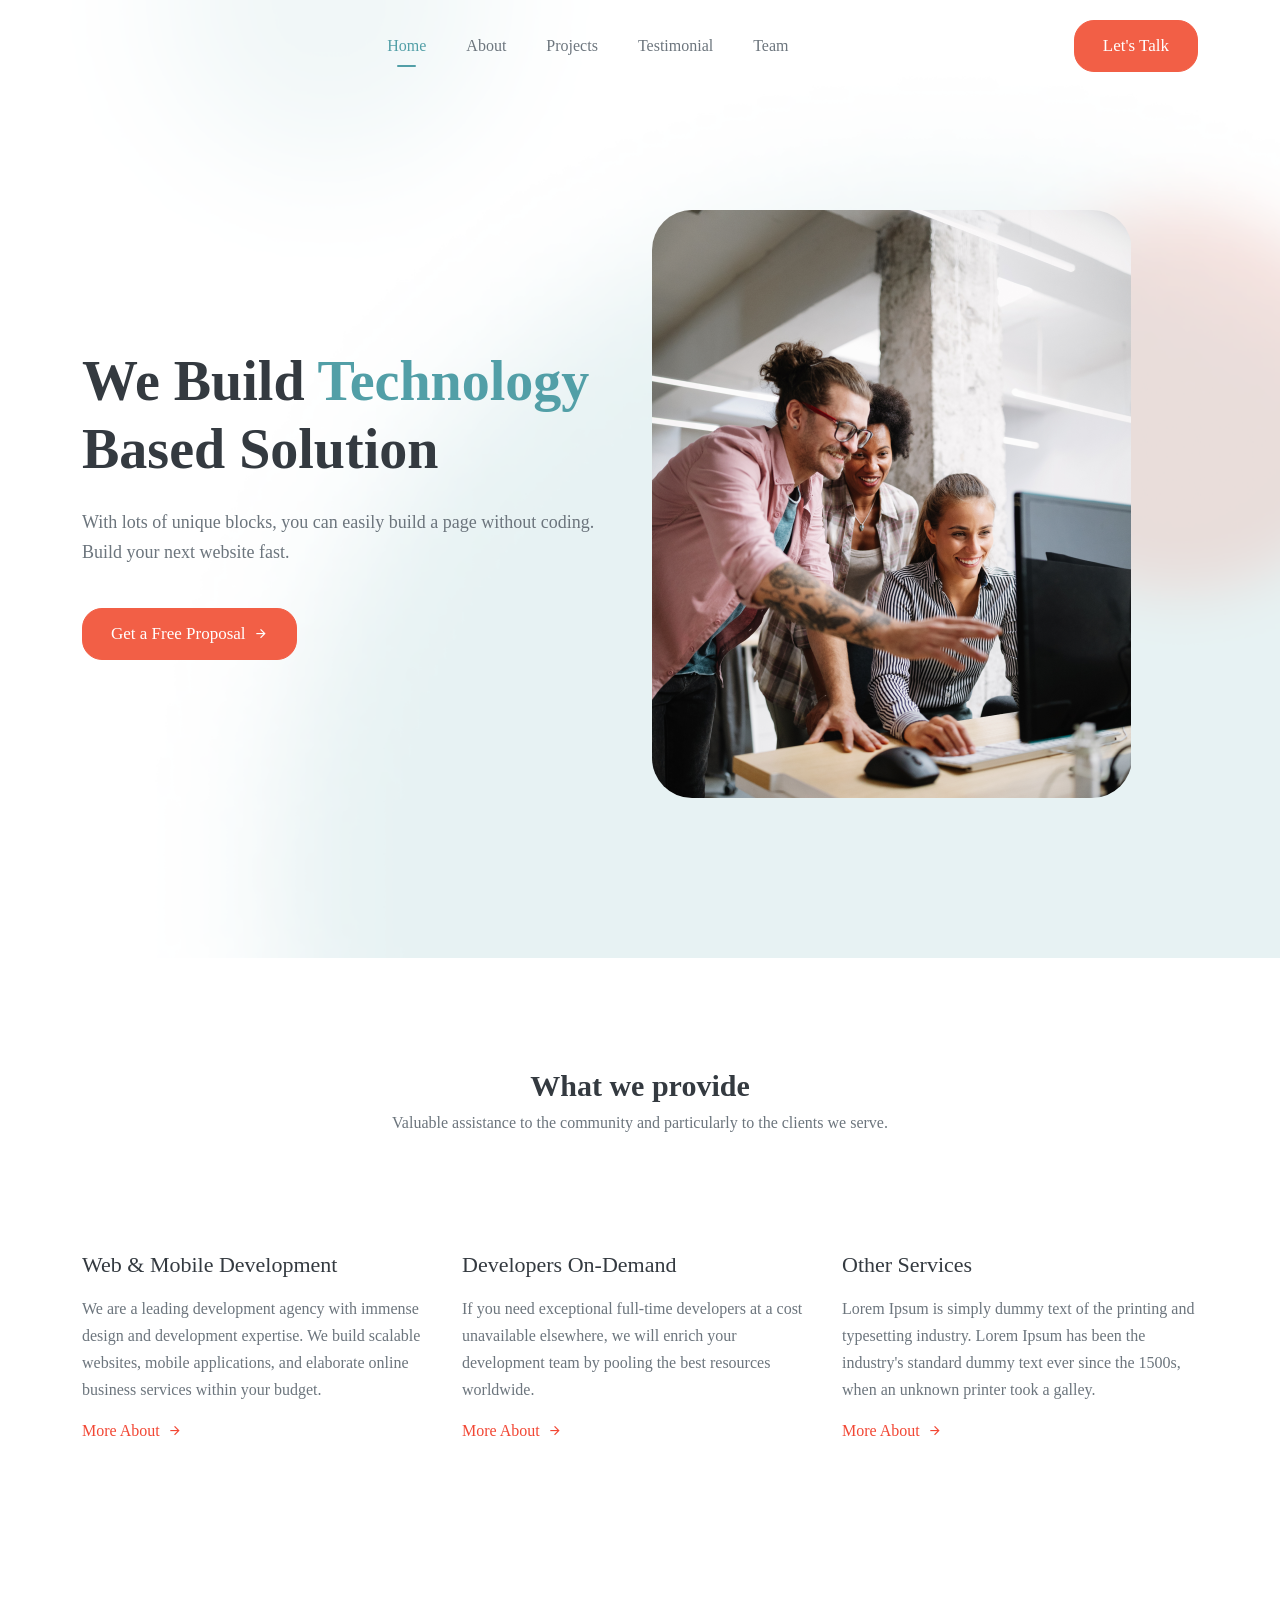
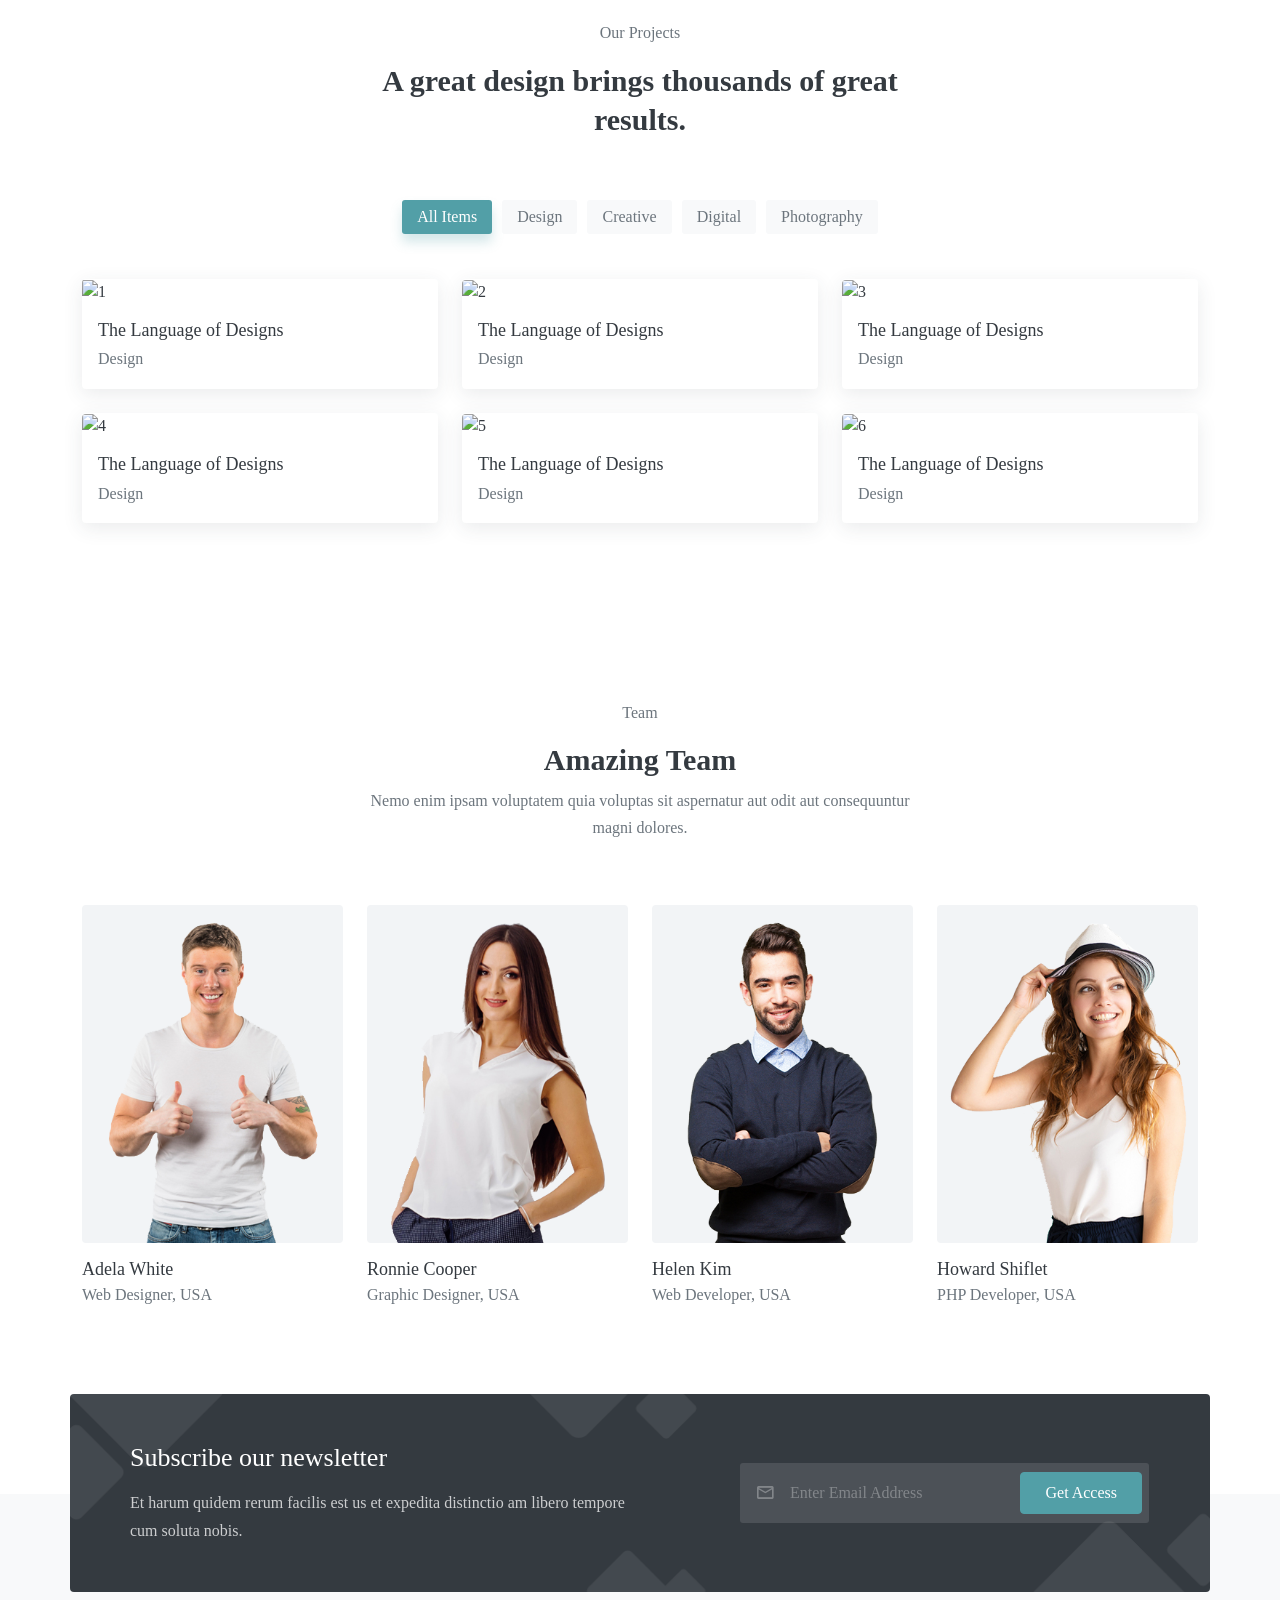
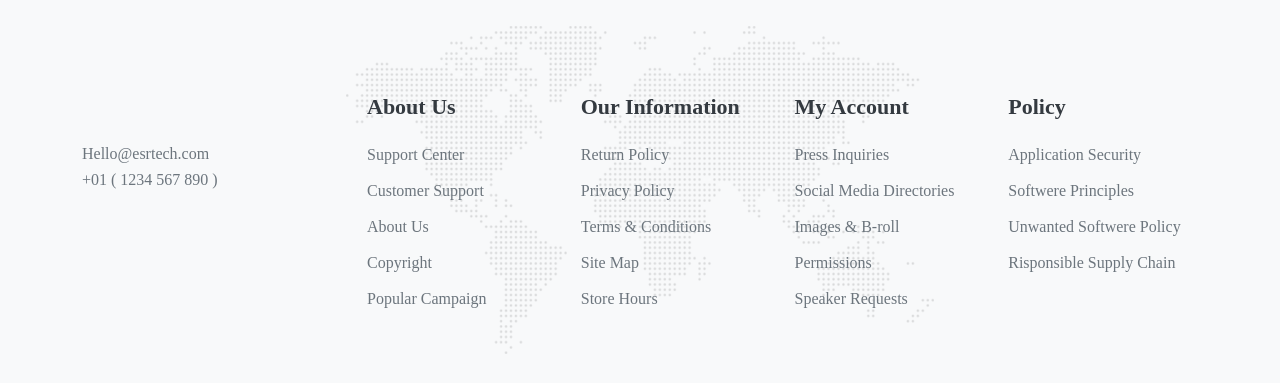
==== commit 2fb6c362: "Serve ESR static website from repository root" ====
--- a/index.html
+++ b/index.html
@@ -8,7 +8,7 @@
     <!-- Site Title -->
     <title>ESR Tech</title>
     <!-- Site favicon -->
-    <link rel="shortcut icon" href="images/favicon.ico" />
+    <link rel="shortcut icon" href="images/favicon.png" />
 
     <!-- Light-box -->
     <link rel="stylesheet" href="css/mklb.css" type="text/css" />
@@ -28,7 +28,7 @@
     <nav class="navbar navbar-expand-lg fixed-top navbar-custom sticky-dark" id="navbar-sticky">
         <div class="container">
             <!-- LOGO -->
-            <a class="logo text-uppercase" href="index-1.html">
+            <a class="logo text-uppercase" href="./">
                 <!-- <img src="images/logo-dark.png" alt="" /> -->
                 <img src="https://dev.esrtech.io/_next/static/images/logo-7b770c8eb1b8d6772a9554d082d5985b.svg" alt=""
                     width="100px" />
